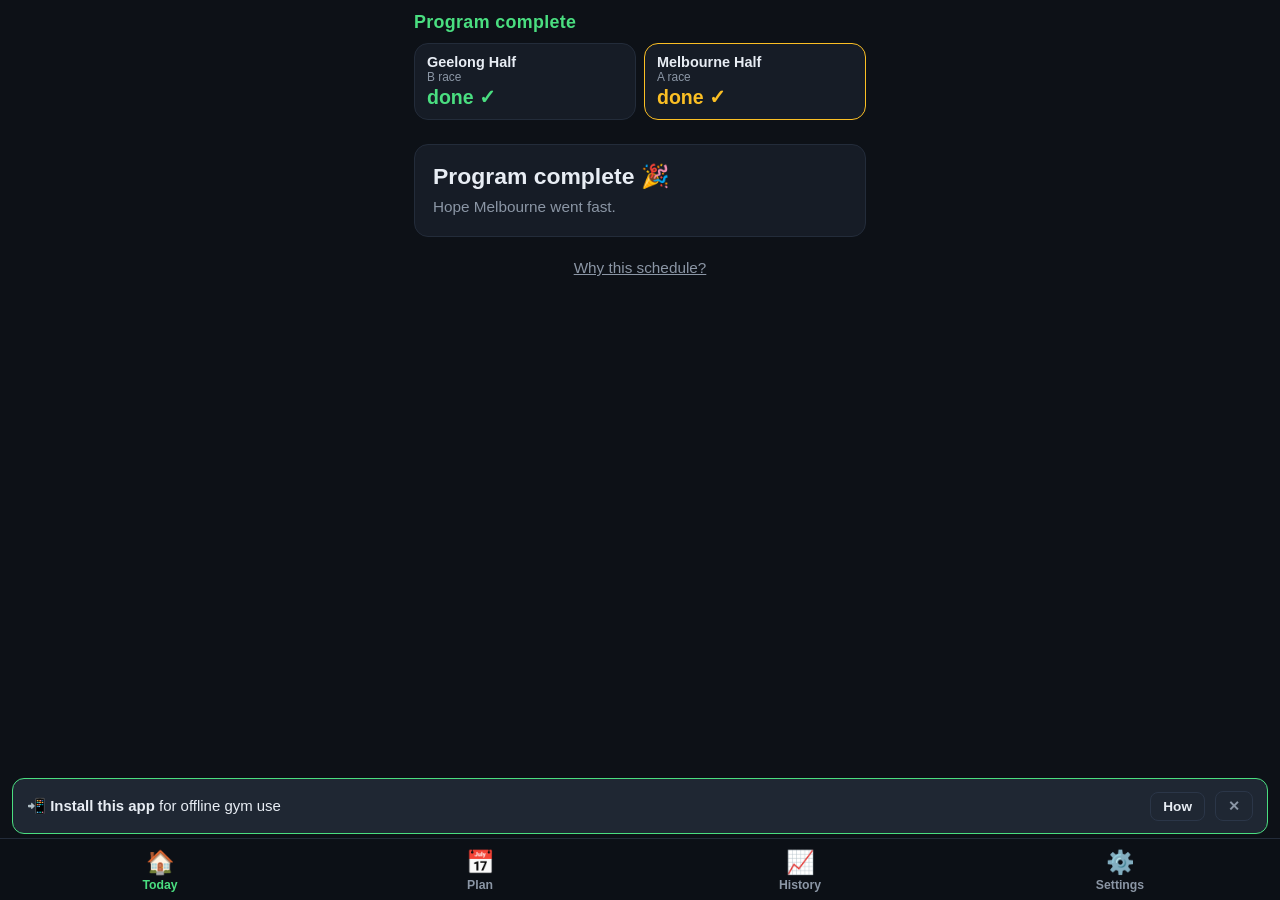
==== index.html @ b37bf018 "RunStrong — half-marathon strength support PWA Offline-first, no-build vanilla JS app: 8-week autore" ====
<!DOCTYPE html>
<html lang="en">
<head>
<meta charset="UTF-8">
<meta name="viewport" content="width=device-width, initial-scale=1, viewport-fit=cover, user-scalable=no">
<meta name="theme-color" content="#0d1117">
<meta name="apple-mobile-web-app-capable" content="yes">
<meta name="apple-mobile-web-app-status-bar-style" content="black-translucent">
<meta name="apple-mobile-web-app-title" content="RunStrong">
<title>RunStrong — Half-Marathon Strength</title>
<link rel="manifest" href="manifest.json">
<link rel="apple-touch-icon" href="icons/icon-192.png">
<link rel="icon" href="icons/icon-192.png">
<link rel="stylesheet" href="css/styles.css">
</head>
<body>
<div id="app"></div>
<div id="modal" class="modal" onclick="if(event.target===this)closeModal()"></div>
<div id="flash" class="flash"><div>REST DONE — GO 💪</div></div>
<script src="js/program.js"></script>
<script src="js/app.js"></script>
</body>
</html>
---- css/styles.css ----
/* RunStrong — dark, gym-friendly, thumb-first */
* { margin: 0; padding: 0; box-sizing: border-box; -webkit-tap-highlight-color: transparent; }
:root {
  --bg: #0d1117; --bg2: #161c26; --bg3: #1f2733;
  --fg: #e8edf4; --dim: #8b96a5;
  --acc: #4ade80; --acc-d: #16843f;
  --run: #60a5fa; --gold: #fbbf24; --red: #f87171; --warn: #fb923c;
  --radius: 14px;
}
html { font-size: 17px; }
body {
  background: var(--bg); color: var(--fg);
  font-family: -apple-system, BlinkMacSystemFont, 'Segoe UI', Roboto, sans-serif;
  min-height: 100vh; overscroll-behavior: none;
  padding-bottom: calc(76px + env(safe-area-inset-bottom));
  user-select: none; -webkit-user-select: none;
}
input, textarea { user-select: text; -webkit-user-select: text; }
main { padding: 14px; max-width: 480px; margin: 0 auto; }
button { font: inherit; color: inherit; background: none; border: none; cursor: pointer; }

/* top */
.top { padding: calc(12px + env(safe-area-inset-top)) 14px 10px; max-width: 480px; margin: 0 auto; }
.top.slim { display: flex; align-items: center; gap: 10px; }
.phase { font-size: 1.05rem; font-weight: 700; color: var(--acc); letter-spacing: .02em; }
.backbtn { font-size: 1.8rem; padding: 4px 14px 8px 6px; color: var(--dim); }

.races { display: flex; gap: 8px; margin-top: 10px; }
.race { flex: 1; background: var(--bg2); border-radius: var(--radius); padding: 10px 12px; border: 1px solid #232c3a; }
.race.arace { border-color: var(--gold); }
.race-name { font-weight: 700; font-size: .85rem; }
.race-tag { font-size: .7rem; color: var(--dim); }
.race-count { font-size: 1.15rem; font-weight: 800; color: var(--acc); margin-top: 2px; }
.race.arace .race-count { color: var(--gold); }

/* cards */
.card { background: var(--bg2); border-radius: var(--radius); padding: 18px; margin-bottom: 14px; border: 1px solid #232c3a; }
.card.action { border-color: var(--acc-d); }
.card.run { border-color: var(--run); }
.card.gold { border-color: var(--gold); }
.card-kicker { font-size: .75rem; text-transform: uppercase; letter-spacing: .1em; color: var(--acc); font-weight: 700; margin-bottom: 6px; }
.card.run .card-kicker { color: var(--run); }
.card.gold .card-kicker { color: var(--gold); }
.card-title { font-size: 1.35rem; font-weight: 800; }
.card-sub { color: var(--dim); margin-top: 6px; font-size: .9rem; line-height: 1.45; }
.dim { color: var(--dim); }
.pr { padding: 4px 0; font-weight: 600; }

/* buttons */
.btn { display: block; width: 100%; background: var(--bg3); border: 1px solid #2b3648; border-radius: var(--radius); padding: 14px; font-weight: 700; font-size: 1rem; margin-top: 12px; text-align: center; }
.btn.primary { background: var(--acc-d); border-color: var(--acc); }
.btn.warn { background: #7c3a12; border-color: var(--warn); }
.btn.danger { background: #7c1d1d; border-color: var(--red); }
.btn.big { padding: 17px; font-size: 1.1rem; }
.btn:disabled { opacity: .4; }
.linkbtn { display: block; margin: 14px auto 4px; color: var(--dim); text-decoration: underline; font-size: .9rem; padding: 8px; }
.mini { background: var(--bg3); border: 1px solid #2b3648; border-radius: 8px; padding: 6px 12px; font-size: .8rem; font-weight: 600; }
.mini.swap { color: var(--acc); margin-top: 8px; }

/* up next */
.section-label { font-size: .75rem; text-transform: uppercase; letter-spacing: .1em; color: var(--dim); font-weight: 700; margin: 18px 0 8px; }
.upnext-row { display: flex; gap: 10px; padding: 9px 4px; border-bottom: 1px solid #1c2430; font-size: .92rem; }
.upnext-date { color: var(--dim); min-width: 110px; }
.upnext-title.run { color: var(--run); }

/* tab bar */
.tabbar { position: fixed; bottom: 0; left: 0; right: 0; display: flex; background: rgba(13,17,23,.96); backdrop-filter: blur(10px); border-top: 1px solid #232c3a; padding-bottom: env(safe-area-inset-bottom); z-index: 20; }
.tabbar button { flex: 1; padding: 10px 0 8px; font-size: .72rem; font-weight: 600; color: var(--dim); display: flex; flex-direction: column; gap: 2px; align-items: center; }
.tabbar button span { font-size: 1.35rem; }
.tabbar button.active { color: var(--acc); }

/* session */
.prog-wrap { flex: 1; }
.prog { height: 8px; background: var(--bg3); border-radius: 4px; overflow: hidden; }
.prog-fill { height: 100%; background: var(--acc); transition: width .3s; }
.prog-txt { font-size: .78rem; color: var(--dim); margin-top: 4px; }
.ex-head h1 { font-size: 1.55rem; font-weight: 800; margin: 4px 0; }
.perside { font-size: .85rem; color: var(--dim); font-weight: 500; }
.ex-count { font-size: .75rem; text-transform: uppercase; letter-spacing: .1em; color: var(--dim); font-weight: 700; }
.ex-rx { font-size: 1.05rem; font-weight: 600; color: var(--acc); }
.ex-presc { margin-top: 6px; font-size: 1rem; }
.ex-presc b { color: var(--gold); font-size: 1.15rem; }
.ex-reason { font-size: .82rem; margin-top: 2px; }
.ex-last { margin-top: 8px; font-size: .9rem; background: var(--bg2); border-radius: 10px; padding: 9px 12px; }
.ex-cue { margin-top: 8px; font-size: .85rem; color: var(--dim); font-style: italic; }

.sets { margin: 14px 0 4px; }
.setrow { display: flex; align-items: center; gap: 10px; padding: 9px 12px; background: var(--bg2); border-radius: 10px; margin-bottom: 6px; font-size: .95rem; }
.setrow.done { border: 1px solid var(--acc-d); }
.setrow.pending { opacity: .55; }
.setrow .setnum { font-weight: 800; color: var(--acc); min-width: 20px; }
.setrow .mini { margin-left: auto; }
.setnote { margin-left: 4px; }
.allset { text-align: center; padding: 18px; color: var(--acc); font-weight: 700; font-size: 1.1rem; }

.curset { background: var(--bg2); border: 1px solid var(--acc-d); border-radius: var(--radius); padding: 16px; margin-top: 10px; }
.curset-head { font-weight: 800; font-size: 1.05rem; margin-bottom: 10px; color: var(--acc); }
.stepper { margin-bottom: 14px; }
.stepper-lbl { font-size: .8rem; color: var(--dim); font-weight: 600; margin-bottom: 6px; }
.stepper-row { display: flex; align-items: center; gap: 12px; }
.stepbtn { width: 64px; height: 58px; background: var(--bg3); border: 1px solid #2b3648; border-radius: 12px; font-size: 1.9rem; font-weight: 700; flex-shrink: 0; }
.stepbtn:active { background: var(--acc-d); }
.stepval { flex: 1; text-align: center; font-size: 2rem; font-weight: 800; font-variant-numeric: tabular-nums; }
.rpes { display: flex; gap: 5px; flex-wrap: wrap; }
.rpe { flex: 1; min-width: 46px; padding: 12px 0; background: var(--bg3); border: 1px solid #2b3648; border-radius: 10px; font-weight: 700; font-size: .95rem; }
.rpe.sel { background: var(--acc-d); border-color: var(--acc); }
.notefield { width: 100%; background: var(--bg3); border: 1px solid #2b3648; border-radius: 10px; padding: 12px; color: var(--fg); font-size: .9rem; margin-bottom: 4px; }
.ex-nav { display: flex; gap: 10px; }
.ex-nav .btn { margin-top: 14px; }

/* rest bar */
.restbar { position: fixed; left: 0; right: 0; bottom: 0; background: var(--bg3); border-top: 2px solid var(--acc); padding: 0 0 env(safe-area-inset-bottom); transform: translateY(110%); transition: transform .25s; z-index: 30; }
.restbar.show { transform: translateY(0); }
.restbar-fill { position: absolute; top: 0; left: 0; height: 100%; background: rgba(74,222,128,.12); transition: width .25s linear; }
.restbar-txt { position: relative; display: flex; align-items: center; gap: 14px; padding: 16px; justify-content: space-between; }
.restbar-txt b { font-size: 1.7rem; font-variant-numeric: tabular-nums; color: var(--acc); }
.restbar-txt .dim { font-size: .75rem; }

/* flash */
.flash { position: fixed; inset: 0; background: var(--acc); color: #04250f; display: flex; align-items: center; justify-content: center; font-size: 1.7rem; font-weight: 900; z-index: 100; opacity: 0; pointer-events: none; transition: opacity .15s; }
.flash.on { opacity: 1; animation: pulse .45s 3; }
@keyframes pulse { 50% { opacity: .55; } }

/* modal */
.modal { position: fixed; inset: 0; background: rgba(0,0,0,.6); display: none; z-index: 50; align-items: flex-end; }
.modal.open { display: flex; }
.sheet { background: var(--bg2); border-radius: 20px 20px 0 0; padding: 22px 18px calc(22px + env(safe-area-inset-bottom)); width: 100%; max-width: 480px; margin: 0 auto; max-height: 85vh; overflow-y: auto; }
.sheet h2 { font-size: 1.25rem; margin-bottom: 14px; }
.ready-q { margin-bottom: 18px; font-weight: 600; }
.scale { display: flex; gap: 6px; margin-top: 8px; }
.scale button { flex: 1; padding: 16px 0; background: var(--bg3); border: 1px solid #2b3648; border-radius: 10px; font-weight: 800; font-size: 1.1rem; }
.scale button.sel { background: var(--acc-d); border-color: var(--acc); }
.scale-lbl { display: flex; justify-content: space-between; font-size: .72rem; color: var(--dim); margin-top: 4px; font-weight: 400; }
.notice { background: #3a2a12; border: 1px solid var(--warn); border-radius: 10px; padding: 12px; margin-top: 12px; font-size: .9rem; }
.swapopt { margin-top: 10px; }
.why { line-height: 1.55; font-size: .95rem; }
.steps { padding-left: 22px; line-height: 1.9; }
.kbd { background: var(--bg3); border-radius: 4px; padding: 1px 6px; }

/* schedule */
.wk { background: var(--bg2); border-radius: var(--radius); border: 1px solid #232c3a; margin-bottom: 12px; overflow: hidden; }
.wk.cur { border-color: var(--acc); }
.wk-head { display: flex; justify-content: space-between; padding: 11px 14px; background: var(--bg3); font-size: .9rem; }
.wk-head span { color: var(--dim); }
.wk.cur .wk-head b { color: var(--acc); }
.wk-day { display: flex; align-items: center; gap: 9px; padding: 8px 14px; border-top: 1px solid #1c2430; font-size: .88rem; }
.wk-day.today { background: rgba(74,222,128,.07); }
.wk-day.run .wk-title { color: var(--run); }
.wk-day.race .wk-title { color: var(--gold); font-weight: 700; }
.wk-date { color: var(--dim); min-width: 96px; font-size: .8rem; }
.wk-day .mini { margin-left: auto; }
.done-tick { color: var(--acc); }

/* summary */
.statgrid { display: flex; gap: 10px; margin-bottom: 14px; }
.stat { flex: 1; background: var(--bg2); border-radius: var(--radius); padding: 14px 8px; text-align: center; border: 1px solid #232c3a; }
.stat-v { font-size: 1.5rem; font-weight: 800; color: var(--acc); }
.stat-l { font-size: .72rem; color: var(--dim); margin-top: 3px; }
.sumrow { background: var(--bg2); border-radius: 10px; padding: 11px 14px; margin-bottom: 8px; font-size: .9rem; }
.sumrow b { display: block; margin-bottom: 3px; }
.sumrow span { color: var(--dim); }
.notesum { margin-top: 5px; font-size: .82rem; color: var(--warn); }

/* history */
.volchart { display: flex; gap: 7px; align-items: flex-end; height: 130px; background: var(--bg2); border-radius: var(--radius); padding: 14px 12px 8px; border: 1px solid #232c3a; }
.volcol { flex: 1; display: flex; flex-direction: column; justify-content: flex-end; align-items: center; height: 100%; gap: 3px; }
.volbar { width: 100%; background: var(--acc-d); border-radius: 4px 4px 0 0; min-height: 2px; }
.voln { font-size: .62rem; color: var(--dim); }
.voll { font-size: .68rem; color: var(--dim); font-weight: 700; }
.exlist-row { display: flex; gap: 10px; align-items: center; background: var(--bg2); border-radius: 10px; padding: 13px 14px; margin-bottom: 8px; font-weight: 600; font-size: .95rem; }
.exlist-row .dim { margin-left: auto; font-weight: 400; font-size: .78rem; }
.chartwrap { background: var(--bg2); border-radius: var(--radius); border: 1px solid #232c3a; padding: 8px; margin-bottom: 14px; }
.chartwrap svg { width: 100%; height: auto; }
.ln1 { fill: none; stroke: var(--acc); stroke-width: 2.5; }
.ln2 { fill: none; stroke: var(--gold); stroke-width: 2; stroke-dasharray: 4 3; }
.dt1 { fill: var(--acc); } .dt2 { fill: var(--gold); }
.ch-lbl { fill: var(--dim); font-size: 10px; }
.ch-ax { fill: var(--dim); font-size: 9px; }

/* settings */
.set-row { display: flex; align-items: center; justify-content: space-between; background: var(--bg2); border-radius: 10px; padding: 13px 14px; margin-bottom: 8px; font-weight: 600; }
.set-row select { background: var(--bg3); color: var(--fg); border: 1px solid #2b3648; border-radius: 8px; padding: 8px 10px; font-size: .95rem; }
.toggle { background: var(--bg3); border: 1px solid #2b3648; border-radius: 20px; padding: 7px 16px; font-weight: 800; font-size: .8rem; color: var(--dim); }
.toggle.on { background: var(--acc-d); border-color: var(--acc); color: var(--fg); }

/* install banner */
.install { position: fixed; bottom: calc(66px + env(safe-area-inset-bottom)); left: 12px; right: 12px; background: var(--bg3); border: 1px solid var(--acc); border-radius: 12px; padding: 12px 14px; display: flex; align-items: center; gap: 10px; z-index: 25; font-size: .88rem; }
.install div { flex: 1; }
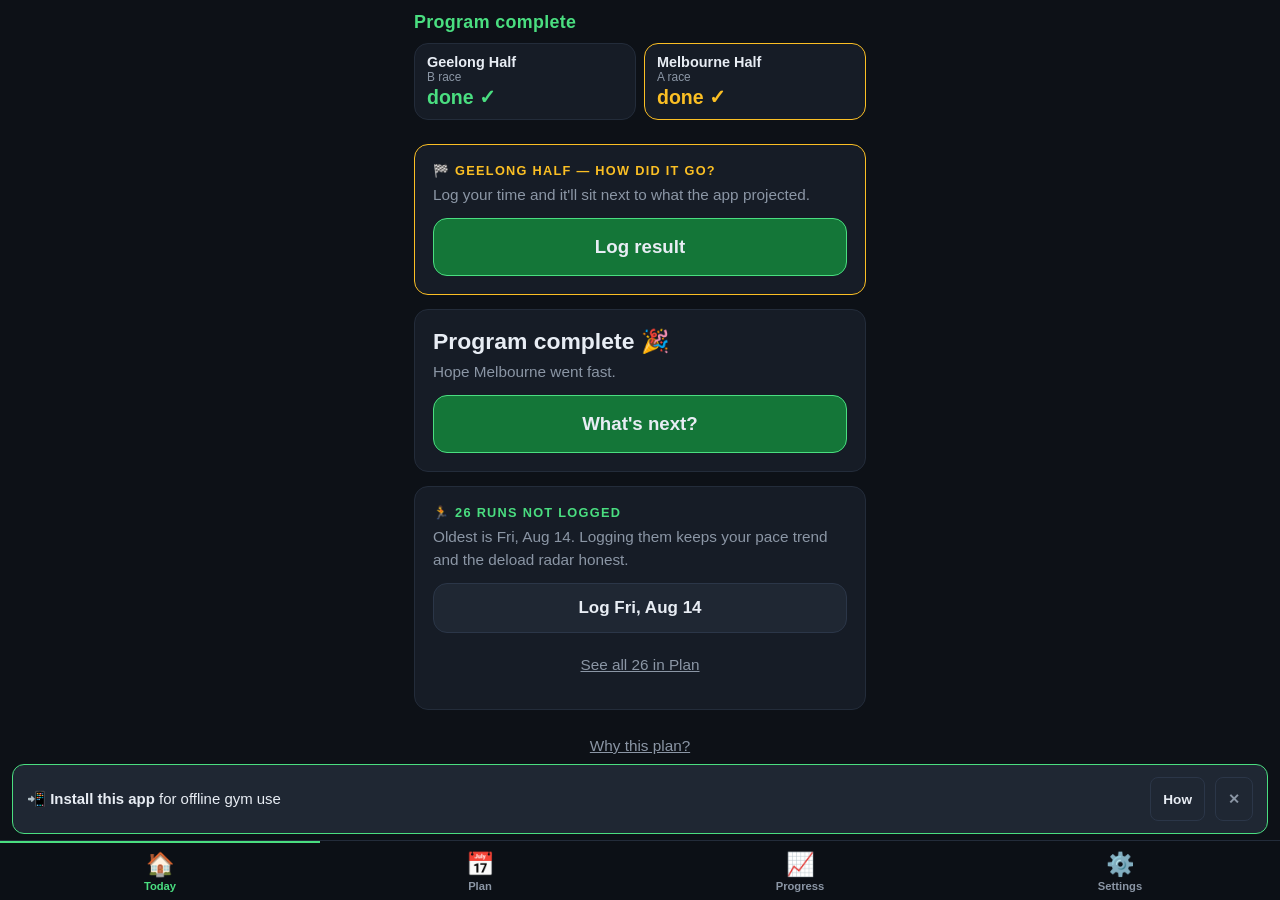
==== commit 3d3fd8ea: "v23: UX review fixes — launch path, session layout, back button, a11y Full findings in UX_REVIEW.md." ====
--- a/index.html
+++ b/index.html
@@ -15,8 +15,9 @@
 </head>
 <body>
 <div id="app"></div>
-<div id="modal" class="modal" onclick="if(event.target===this)closeModal()"></div>
-<div id="flash" class="flash"><div>REST DONE — GO 💪</div></div>
+<div id="modal" class="modal" role="dialog" aria-modal="true" aria-label="Dialog" onclick="if(event.target===this)closeModal()"></div>
+<div id="flash" class="flash" aria-hidden="true"><div>REST DONE — GO 💪</div></div>
+<div id="live" class="sr-only" role="status" aria-live="polite"></div>
 <script src="js/program.js"></script>
 <script src="js/app.js"></script>
 </body>
--- a/css/styles.css
+++ b/css/styles.css
@@ -1,9 +1,12 @@
 /* RunStrong — dark, gym-friendly, thumb-first */
 * { margin: 0; padding: 0; box-sizing: border-box; -webkit-tap-highlight-color: transparent; }
+button, .slot, .setrow { touch-action: manipulation; }  /* stops double-tap zoom nudging the page mid-workout */
 :root {
   --bg: #0d1117; --bg2: #161c26; --bg3: #1f2733;
   --fg: #e8edf4; --dim: #8b96a5;
-  --acc: #4ade80; --acc-d: #16843f;
+  /* --acc-d is the primary-button fill. #16843f put --fg on it at 4.05:1, just
+     under WCAG AA for the 17px bold label; #147638 lifts it clear of 4.5:1. */
+  --acc: #4ade80; --acc-d: #147638;
   --run: #60a5fa; --gold: #fbbf24; --red: #f87171; --warn: #fb923c;
   --radius: 14px;
 }
@@ -23,7 +26,8 @@
 .top { padding: calc(12px + env(safe-area-inset-top)) 14px 10px; max-width: 480px; margin: 0 auto; }
 .top.slim { display: flex; align-items: center; gap: 10px; }
 .phase { font-size: 1.05rem; font-weight: 700; color: var(--acc); letter-spacing: .02em; }
-.backbtn { font-size: 1.8rem; padding: 4px 14px 8px 6px; color: var(--dim); }
+/* mid-workout this is the ONLY way out of a session — it gets a real target */
+.backbtn { font-size: 1.8rem; padding: 4px 14px 8px 12px; color: var(--dim); min-width: 48px; min-height: 44px; text-align: left; }
 
 .races { display: flex; gap: 8px; margin-top: 10px; }
 .race { flex: 1; background: var(--bg2); border-radius: var(--radius); padding: 10px 12px; border: 1px solid #232c3a; }
@@ -52,10 +56,17 @@
 .btn.warn { background: #7c3a12; border-color: var(--warn); }
 .btn.danger { background: #7c1d1d; border-color: var(--red); }
 .btn.big { padding: 17px; font-size: 1.1rem; }
+.btn.small { padding: 11px; font-size: .92rem; }
 .btn:disabled { opacity: .4; }
-.linkbtn { display: block; margin: 14px auto 4px; color: var(--dim); text-decoration: underline; font-size: .9rem; padding: 8px; }
-.mini { background: var(--bg3); border: 1px solid #2b3648; border-radius: 8px; padding: 6px 12px; font-size: .8rem; font-weight: 600; }
+/* Touch targets: 44px minimum everywhere, because half of these get tapped
+   mid-workout with sweaty hands and the phone on the floor. linkbtn and mini
+   look secondary but are still real buttons — they get the height too. */
+.linkbtn { display: block; margin: 10px auto 4px; color: var(--dim); text-decoration: underline; font-size: .9rem; padding: 12px 14px; min-height: 44px; }
+.mini { display: inline-flex; align-items: center; justify-content: center; background: var(--bg3); border: 1px solid #2b3648; border-radius: 8px; padding: 6px 12px; font-size: .8rem; font-weight: 600; min-height: 44px; }
 .mini.swap { color: var(--acc); margin-top: 8px; }
+
+/* small print — used throughout for secondary lines under a control */
+.small { font-size: .82rem; line-height: 1.45; }
 
 /* up next */
 .section-label { font-size: .75rem; text-transform: uppercase; letter-spacing: .1em; color: var(--dim); font-weight: 700; margin: 18px 0 8px; }
@@ -63,11 +74,22 @@
 .upnext-date { color: var(--dim); min-width: 110px; }
 .upnext-title.run { color: var(--run); }
 
+/* segmented control (Progress tab: Log | Insights) */
+.seg { display: flex; gap: 4px; background: var(--bg2); border: 1px solid #232c3a; border-radius: 12px; padding: 4px; margin-bottom: 4px; }
+.seg-btn { flex: 1; min-height: 44px; border-radius: 9px; font-size: .95rem; font-weight: 700; color: var(--dim); }
+.seg-btn.sel { background: var(--bg3); color: var(--acc); box-shadow: inset 0 0 0 1px var(--acc-d); }
+
+/* keyboard focus — invisible to touch users, essential for anyone on a keyboard */
+:focus-visible { outline: 2px solid var(--acc); outline-offset: 2px; }
+/* off-screen live region: announces rest-done etc. without showing anything */
+.sr-only { position: absolute; width: 1px; height: 1px; padding: 0; margin: -1px; overflow: hidden; clip: rect(0 0 0 0); white-space: nowrap; border: 0; }
+
 /* tab bar */
 .tabbar { position: fixed; bottom: 0; left: 0; right: 0; display: flex; background: rgba(13,17,23,.96); backdrop-filter: blur(10px); border-top: 1px solid #232c3a; padding-bottom: env(safe-area-inset-bottom); z-index: 20; }
 .tabbar button { flex: 1; padding: 10px 0 8px; font-size: .72rem; font-weight: 600; color: var(--dim); display: flex; flex-direction: column; gap: 2px; align-items: center; }
 .tabbar button span { font-size: 1.35rem; }
-.tabbar button.active { color: var(--acc); }
+/* active tab was colour-only; the inset rule carries it without relying on hue */
+.tabbar button.active { color: var(--acc); box-shadow: inset 0 2px 0 var(--acc); }
 
 /* session */
 .prog-wrap { flex: 1; }
@@ -77,12 +99,56 @@
 .ex-head h1 { font-size: 1.55rem; font-weight: 800; margin: 4px 0; }
 .perside { font-size: .85rem; color: var(--dim); font-weight: 500; }
 .ex-count { font-size: .75rem; text-transform: uppercase; letter-spacing: .1em; color: var(--dim); font-weight: 700; }
-.ex-rx { font-size: 1.05rem; font-weight: 600; color: var(--acc); }
-.ex-presc { margin-top: 6px; font-size: 1rem; }
-.ex-presc b { color: var(--gold); font-size: 1.15rem; }
-.ex-reason { font-size: .82rem; margin-top: 2px; }
-.ex-last { margin-top: 8px; font-size: .9rem; background: var(--bg2); border-radius: 10px; padding: 9px 12px; }
+.ex-rx { font-size: .85rem; font-weight: 600; color: var(--acc); }   /* sets + rest only — the hero owns load, reps and RPE */
+/* the working set, as one number you can read from the floor */
+.ex-hero { display: flex; align-items: baseline; gap: 9px; margin-top: 10px; flex-wrap: wrap; }
+.hero-num { font-size: 2.9rem; font-weight: 900; color: var(--gold); line-height: 1; font-variant-numeric: tabular-nums; }
+.hero-num.none { color: var(--dim); }
+.hero-suffix { font-size: .95rem; color: var(--fg); font-weight: 600; }
+.hero-chip { margin-left: auto; font-size: .75rem; font-weight: 700; border-radius: 999px; padding: 4px 10px; white-space: nowrap; }
+.hero-chip.up { color: var(--acc); background: rgba(74,222,128,.12); border: 1px solid var(--acc-d); }
+.hero-chip.down { color: var(--warn); background: rgba(251,146,60,.12); border: 1px solid var(--warn); }
+.hero-chip.same { color: var(--dim); background: var(--bg3); border: 1px solid #2b3648; }
+.ex-reason { font-size: .82rem; margin-top: 4px; }
+
+/* warm-up ramp: rungs, not a sentence. Tapping one is optional. */
+.ex-ramp { margin-top: 12px; }
+.ramp-kicker { font-size: .7rem; text-transform: uppercase; letter-spacing: .1em; color: var(--gold); font-weight: 800; margin-bottom: 6px; }
+.ramp-pills { display: flex; gap: 7px; flex-wrap: wrap; }
+.ramp-pill { min-height: 44px; padding: 10px 15px; border-radius: 999px; border: 1px solid #2b3648; background: var(--bg3); color: var(--fg); font-size: .95rem; font-weight: 700; font-variant-numeric: tabular-nums; }
+.ramp-pill.done { color: var(--dim); text-decoration: line-through; background: rgba(74,222,128,.08); border-color: var(--acc-d); }
+.ramp-note { font-size: .85rem; color: var(--gold); margin-top: 4px; }
+.ex-warn { font-size: .82rem; margin-top: 6px; color: var(--warn); line-height: 1.45; }
+/* reference block, below the action panel — see the comment in vSession */
+.ex-ref { margin-top: 14px; padding-top: 12px; border-top: 1px solid #232c3a; }
+.ex-last { margin-top: 10px; font-size: .85rem; color: var(--fg); }
 .ex-cue { margin-top: 8px; font-size: .85rem; color: var(--dim); font-style: italic; }
+
+/* readiness guidance */
+.guide { border-radius: 12px; padding: 13px 15px; margin-top: 12px; font-size: .92rem; line-height: 1.5; font-weight: 600; }
+.guide.green { background: rgba(74,222,128,.12); border: 1px solid var(--acc); }
+.guide.amber { background: rgba(251,146,60,.12); border: 1px solid var(--warn); }
+.guide.red { background: rgba(248,113,113,.12); border: 1px solid var(--red); }
+.guide-why { font-weight: 400; font-size: .8rem; color: var(--dim); margin-top: 6px; }
+/* stretch flow */
+.stretch-count { font-size: 4.5rem; font-weight: 900; color: var(--acc); font-variant-numeric: tabular-nums; margin: 18px 0 6px; }
+.stretch-count.ready { color: var(--warn); }   /* setup countdown reads differently from a live hold */
+.st-kicker { font-size: .78rem; font-weight: 800; letter-spacing: .12em; color: var(--acc); }
+.st-kicker.ready { color: var(--warn); }
+/* pill label (stretch side indicator) */
+.badge { display: inline-block; font-size: .8rem; font-weight: 700; background: var(--bg3); border: 1px solid #2b3648; border-radius: 999px; padding: 5px 14px; color: var(--fg); }
+.badge.mid { color: var(--acc); border-color: var(--acc-d); }
+.stretch-instr { font-size: 1.05rem; line-height: 1.65; color: var(--fg); max-width: 340px; margin: 0 auto; }
+/* weekly summary */
+.wksum-row { font-size: 1rem; background: var(--bg3); border-radius: 10px; padding: 10px 13px; margin-bottom: 6px; }
+.wksum-block, .wksum-sec { margin-top: 12px; }
+.wksum-h { font-size: .72rem; text-transform: uppercase; letter-spacing: .1em; color: var(--dim); font-weight: 800; margin-bottom: 4px; }
+.wksum-li { font-size: .92rem; padding: 2px 0; }
+
+.ex-why { margin-top: 8px; border: 1px solid #232c3a; border-radius: 10px; padding: 11px 12px; min-height: 44px; cursor: pointer; touch-action: manipulation; }
+.ex-why-t { font-size: .8rem; font-weight: 700; color: var(--run); }
+.ex-why.open { border-color: var(--run); }
+.ex-why-body { margin-top: 6px; font-size: .88rem; line-height: 1.5; color: var(--fg); }
 
 .sets { margin: 14px 0 4px; }
 .setrow { display: flex; align-items: center; gap: 10px; padding: 9px 12px; background: var(--bg2); border-radius: 10px; margin-bottom: 6px; font-size: .95rem; }
@@ -100,19 +166,59 @@
 .stepper-row { display: flex; align-items: center; gap: 12px; }
 .stepbtn { width: 64px; height: 58px; background: var(--bg3); border: 1px solid #2b3648; border-radius: 12px; font-size: 1.9rem; font-weight: 700; flex-shrink: 0; }
 .stepbtn:active { background: var(--acc-d); }
-.stepval { flex: 1; text-align: center; font-size: 2rem; font-weight: 800; font-variant-numeric: tabular-nums; }
+/* the number is tappable (tap-to-type) — it has to LOOK like a field, or the
+   only discoverable way to reach 40 kg from 0 is 40 taps on the + button */
+.stepval { flex: 1; text-align: center; font-size: 2rem; font-weight: 800; font-variant-numeric: tabular-nums; border: 1px dashed #2b3648; border-radius: 10px; padding: 6px 4px;
+  /* it's a tap target now, so it matches the stepper buttons' height */
+  min-height: 58px; display: flex; align-items: center; justify-content: center; }
+.stepval.unset { font-size: 1.05rem; font-weight: 700; color: var(--acc); border-color: var(--acc-d); }
 .rpes { display: flex; gap: 5px; flex-wrap: wrap; }
 .rpe { flex: 1; min-width: 46px; padding: 12px 0; background: var(--bg3); border: 1px solid #2b3648; border-radius: 10px; font-weight: 700; font-size: .95rem; }
 .rpe.sel { background: var(--acc-d); border-color: var(--acc); }
-.notefield { width: 100%; background: var(--bg3); border: 1px solid #2b3648; border-radius: 10px; padding: 12px; color: var(--fg); font-size: .9rem; margin-bottom: 4px; }
+/* "you forgot the RPE" nudge — replaces a blocking alert() mid-set */
+.rpes.nudge .rpe { border-color: var(--warn); animation: nudge .5s 2; }
+@keyframes nudge { 50% { background: rgba(251,146,60,.22); } }
+.notefield { width: 100%; min-height: 44px; background: var(--bg3); border: 1px solid #2b3648; border-radius: 10px; padding: 12px; color: var(--fg); font-size: .9rem; margin-bottom: 4px; }
+/* Short screens (iPhone SE and friends): tighten the working panel so the Log
+   button clears the fold. Touch targets stay at or above 44px — the padding
+   goes, the hit areas don't. */
+@media (max-height: 700px) {
+  .curset { padding: 12px; }
+  .curset-head { margin-bottom: 6px; font-size: .95rem; }
+  .stepper { margin-bottom: 9px; }
+  .stepbtn { height: 48px; width: 58px; font-size: 1.6rem; }
+  .stepval { min-height: 48px; font-size: 1.7rem; }
+  .rpe { padding: 11px 0; }
+  .ex-hero { margin-top: 6px; }
+  .hero-num { font-size: 2.3rem; }
+  .ex-head h1 { font-size: 1.35rem; }
+}
 .ex-nav { display: flex; gap: 10px; }
 .ex-nav .btn { margin-top: 14px; }
+
+/* strava */
+.svbadge { display: inline-block; font-size: .7rem; font-weight: 800; letter-spacing: .04em; background: #fc4c02; color: #fff; border-radius: 8px; padding: 2px 7px; vertical-align: middle; text-transform: uppercase; }
+.svbadge.garmin { background: #007cc3; }
+
+/* hold timer + next-exercise hand-off */
+.holdbtn { margin: 4px 0 10px; border-color: var(--acc); }
+.holdval { text-align: center; font-size: 3rem; font-weight: 900; color: var(--acc); font-variant-numeric: tabular-nums; min-height: 0; }
+.holdval:empty { display: none; }
+.nextex { text-align: center; }
+.nextex-done { color: var(--acc); font-weight: 700; margin-bottom: 14px; }
+.nextex-kicker { font-size: .72rem; letter-spacing: .14em; color: var(--dim); font-weight: 800; }
+.nextex-name { font-size: 1.8rem; margin: 6px 0; }
+.nextex-rx { font-size: 1.1rem; color: var(--acc); font-weight: 600; }
+.nextex-rx b { color: var(--gold); }
 
 /* rest bar */
 .restbar { position: fixed; left: 0; right: 0; bottom: 0; background: var(--bg3); border-top: 2px solid var(--acc); padding: 0 0 env(safe-area-inset-bottom); transform: translateY(110%); transition: transform .25s; z-index: 30; }
 .restbar.show { transform: translateY(0); }
 .restbar-fill { position: absolute; top: 0; left: 0; height: 100%; background: rgba(74,222,128,.12); transition: width .25s linear; }
-.restbar-txt { position: relative; display: flex; align-items: center; gap: 14px; padding: 16px; justify-content: space-between; }
+.restbar-txt { position: relative; display: flex; align-items: center; gap: 12px; padding: 12px 14px; justify-content: space-between; }
+/* skip is an explicit button now — the bar surface adds time instead, so a
+   stray thumb near the bottom edge extends rest rather than cancelling it */
+.restskip { flex-shrink: 0; }
 .restbar-txt b { font-size: 1.7rem; font-variant-numeric: tabular-nums; color: var(--acc); }
 .restbar-txt .dim { font-size: .75rem; }
 
@@ -179,10 +285,71 @@
 
 /* settings */
 .set-row { display: flex; align-items: center; justify-content: space-between; background: var(--bg2); border-radius: 10px; padding: 13px 14px; margin-bottom: 8px; font-weight: 600; }
-.set-row select { background: var(--bg3); color: var(--fg); border: 1px solid #2b3648; border-radius: 8px; padding: 8px 10px; font-size: .95rem; }
-.toggle { background: var(--bg3); border: 1px solid #2b3648; border-radius: 20px; padding: 7px 16px; font-weight: 800; font-size: .8rem; color: var(--dim); }
+.set-row select { background: var(--bg3); color: var(--fg); border: 1px solid #2b3648; border-radius: 8px; padding: 12px 10px; font-size: .95rem; min-height: 44px; }
+.set-row input { background: var(--bg3); color: var(--fg); border: 1px solid #2b3648; border-radius: 8px; padding: 11px 10px; font-size: .95rem; min-height: 44px; }
+.toggle { min-width: 68px; min-height: 44px; background: var(--bg3); border: 1px solid #2b3648; border-radius: 22px; padding: 7px 16px; font-weight: 800; font-size: .8rem; color: var(--dim); }
 .toggle.on { background: var(--acc-d); border-color: var(--acc); color: var(--fg); }
+
+/* new-feature bits */
+.updatebar { position: fixed; top: calc(8px + env(safe-area-inset-top)); left: 12px; right: 12px; background: var(--acc-d); border: 1px solid var(--acc); border-radius: 12px; padding: 13px 16px; text-align: center; font-weight: 700; font-size: .9rem; z-index: 60; cursor: pointer; box-shadow: 0 4px 20px rgba(0,0,0,.5); }
+.card.deload { border-color: var(--warn); }
+.card.deload .card-kicker { color: var(--warn); }
+.card.backup { border-color: #2b3648; }
+.run-logged { margin-top: 12px; font-weight: 700; color: var(--acc); font-size: .95rem; }
+.rpe.feel { min-width: 90px; }
+.editbtn { margin-left: 8px; font-size: .72rem; }
+.editgrid-head, .editrow { display: grid; grid-template-columns: 24px 1fr 1fr 1fr 44px; gap: 8px; align-items: center; margin-bottom: 8px; }
+.editgrid-head { font-size: .72rem; color: var(--dim); font-weight: 700; text-transform: uppercase; }
+.editrow input[type=number] { width: 100%; min-height: 44px; background: var(--bg3); border: 1px solid #2b3648; border-radius: 8px; padding: 12px 8px; color: var(--fg); font-size: 1rem; text-align: center; }
+.editrow input[type=checkbox] { width: 26px; height: 26px; accent-color: var(--acc); justify-self: center; }
+.editrow span { color: var(--dim); font-weight: 700; }
+
+/* run logging + progress */
+.pace-line { background: var(--bg3); border-radius: 10px; padding: 11px 14px; margin-bottom: 14px; font-size: .95rem; color: var(--dim); }
+.pace-line b { color: var(--run); font-size: 1.1rem; }
+.splitfield { margin-bottom: 6px; }
+.volbar.runbar { background: #1d4ed8; }
+.ln-pace { fill: none; stroke: var(--run); stroke-width: 2; opacity: .65; }
 
 /* install banner */
 .install { position: fixed; bottom: calc(66px + env(safe-area-inset-bottom)); left: 12px; right: 12px; background: var(--bg3); border: 1px solid var(--acc); border-radius: 12px; padding: 12px 14px; display: flex; align-items: center; gap: 10px; z-index: 25; font-size: .88rem; }
 .install div { flex: 1; }
+
+/* ===== v13: tap-to-type, race kit, maintenance, trends ===== */
+input.stepval.typeval { display: block; background: var(--bg3); border: 1px solid var(--acc-d); border-radius: 10px; color: var(--fg); padding: 4px 6px; width: 100%; min-width: 0; -moz-appearance: textfield; }
+input.stepval.typeval::-webkit-outer-spin-button, input.stepval.typeval::-webkit-inner-spin-button { -webkit-appearance: none; }
+/* the whole row is the tap target, not just the box */
+.chk-row { display: flex; align-items: center; gap: 12px; padding: 12px 2px; min-height: 44px; border-bottom: 1px solid #232c3a; font-size: .92rem; line-height: 1.45; }
+.chk-row:last-of-type { border-bottom: none; }
+.chk-row input[type="checkbox"] { width: 26px; height: 26px; accent-color: var(--acc); flex-shrink: 0; }
+.chk-row input:checked + span { color: var(--dim); text-decoration: line-through; }
+.card.racekit { border-color: var(--gold); }
+.card.racekit .card-kicker { color: var(--gold); }
+.rpe.feel { text-transform: none; }
+.card.insight { border-color: var(--acc-d); background: linear-gradient(180deg, rgba(74,222,128,.06), transparent); }
+.card.insight .card-kicker { color: var(--acc); }
+.wksum-block.insight { background: var(--bg3); border-radius: 10px; padding: 10px; }
+.tj-wrap { display: flex; flex-direction: column; gap: 7px; }
+.tj-row { display: grid; grid-template-columns: 108px 1fr 52px; align-items: center; gap: 8px; cursor: pointer; }
+.tj-name { font-size: .78rem; font-weight: 600; white-space: nowrap; overflow: hidden; text-overflow: ellipsis; }
+.tj-track { background: var(--bg3); border-radius: 6px; height: 12px; overflow: hidden; }
+.tj-bar { height: 100%; border-radius: 6px; }
+.tj-bar.up { background: var(--acc); }
+.tj-bar.down { background: var(--red); }
+.tj-pct { font-size: .78rem; font-weight: 700; text-align: right; font-variant-numeric: tabular-nums; }
+.tj-pct.up { color: var(--acc); }
+.tj-pct.down { color: var(--red); }
+.prb-h { font-size: .8rem; font-weight: 700; color: var(--dim); text-transform: uppercase; letter-spacing: .04em; margin-bottom: 6px; }
+.prb-row { display: grid; grid-template-columns: 1fr auto; gap: 2px 10px; padding: 7px 0; border-bottom: 1px solid #232c3a; }
+.prb-row:last-child { border-bottom: none; }
+.prb-name { font-size: .88rem; font-weight: 600; }
+.prb-val { font-size: .88rem; font-weight: 700; color: var(--gold); text-align: right; font-variant-numeric: tabular-nums; }
+.prb-sub { grid-column: 1 / -1; font-size: .72rem; color: var(--dim); }
+.card.explorer .card-kicker { color: var(--run); }
+.card.explorer.dim-card { opacity: .72; }
+.tabbar button { font-size: .66rem; }
+#toast { position: fixed; left: 50%; transform: translateX(-50%) translateY(20px); bottom: calc(86px + env(safe-area-inset-bottom)); background: var(--bg3); border: 1px solid var(--acc-d); color: var(--fg); border-radius: 12px; padding: 11px 16px; font-size: .86rem; line-height: 1.45; max-width: 92vw; width: max-content; z-index: 60; opacity: 0; pointer-events: none; transition: opacity .25s, transform .25s; box-shadow: 0 6px 24px rgba(0,0,0,.5); }
+#toast.show { opacity: 1; transform: translateX(-50%) translateY(0); }
+/* v14: nav stays tappable while a prompt sheet is open */
+.tabbar { z-index: 55; }
+body.has-tabbar .modal .sheet { margin-bottom: calc(60px + env(safe-area-inset-bottom)); border-radius: 20px; }
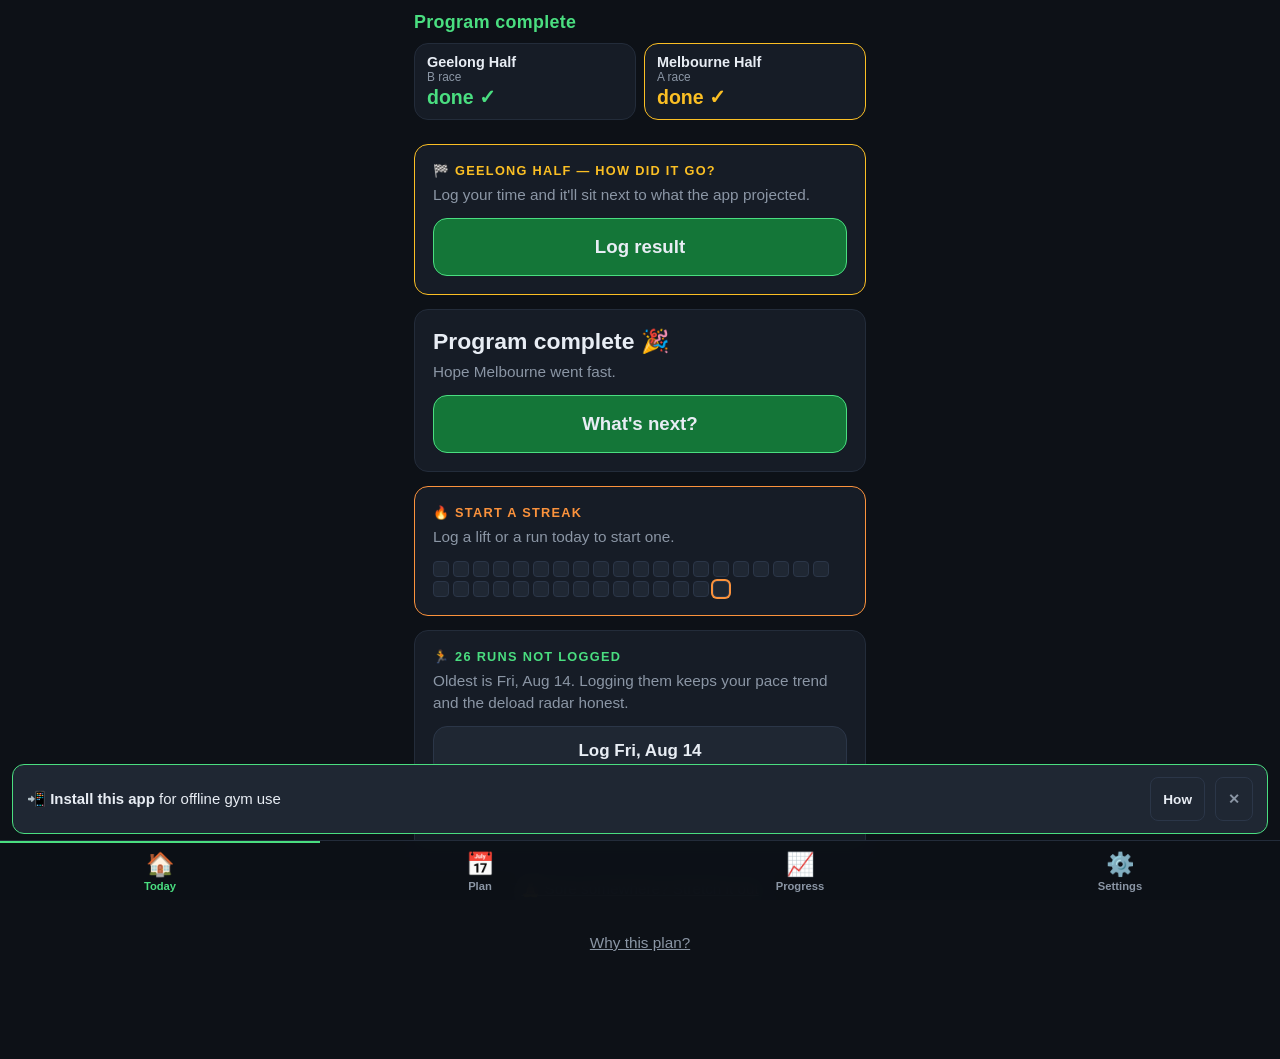
==== commit f0eb10fc: "v29: a11y fixes, race-checklist stable ids, hypertrophy retro, sore-spot patterns Accessibility and " ====
--- a/index.html
+++ b/index.html
@@ -2,7 +2,7 @@
 <html lang="en">
 <head>
 <meta charset="UTF-8">
-<meta name="viewport" content="width=device-width, initial-scale=1, viewport-fit=cover, user-scalable=no">
+<meta name="viewport" content="width=device-width, initial-scale=1, viewport-fit=cover">
 <meta name="theme-color" content="#0d1117">
 <meta name="apple-mobile-web-app-capable" content="yes">
 <meta name="apple-mobile-web-app-status-bar-style" content="black-translucent">
--- a/css/styles.css
+++ b/css/styles.css
@@ -145,7 +145,7 @@
 .wksum-h { font-size: .72rem; text-transform: uppercase; letter-spacing: .1em; color: var(--dim); font-weight: 800; margin-bottom: 4px; }
 .wksum-li { font-size: .92rem; padding: 2px 0; }
 
-.ex-why { margin-top: 8px; border: 1px solid #232c3a; border-radius: 10px; padding: 11px 12px; min-height: 44px; cursor: pointer; touch-action: manipulation; }
+.ex-why { display: block; width: 100%; text-align: left; margin-top: 8px; border: 1px solid #232c3a; border-radius: 10px; padding: 11px 12px; min-height: 44px; cursor: pointer; touch-action: manipulation; }
 .ex-why-t { font-size: .8rem; font-weight: 700; color: var(--run); }
 .ex-why.open { border-color: var(--run); }
 .ex-why-body { margin-top: 6px; font-size: .88rem; line-height: 1.5; color: var(--fg); }
@@ -216,6 +216,9 @@
 .restbar.show { transform: translateY(0); }
 .restbar-fill { position: absolute; top: 0; left: 0; height: 100%; background: rgba(74,222,128,.12); transition: width .25s linear; }
 .restbar-txt { position: relative; display: flex; align-items: center; gap: 12px; padding: 12px 14px; justify-content: space-between; }
+/* the tap-to-add-30s target is its own button, as a sibling of Skip rather
+   than a parent — a button can't legally contain another button */
+.restbar-tap { display: flex; align-items: center; gap: 12px; flex: 1; min-width: 0; }
 /* skip is an explicit button now — the bar surface adds time instead, so a
    stray thumb near the bottom edge extends rest rather than cancelling it */
 .restskip { flex-shrink: 0; }
@@ -273,7 +276,7 @@
 .volbar { width: 100%; background: var(--acc-d); border-radius: 4px 4px 0 0; min-height: 2px; }
 .voln { font-size: .62rem; color: var(--dim); }
 .voll { font-size: .68rem; color: var(--dim); font-weight: 700; }
-.exlist-row { display: flex; gap: 10px; align-items: center; background: var(--bg2); border-radius: 10px; padding: 13px 14px; margin-bottom: 8px; font-weight: 600; font-size: .95rem; }
+.exlist-row { display: flex; width: 100%; text-align: left; gap: 10px; align-items: center; background: var(--bg2); border-radius: 10px; padding: 13px 14px; margin-bottom: 8px; font-weight: 600; font-size: .95rem; }
 .exlist-row .dim { margin-left: auto; font-weight: 400; font-size: .78rem; }
 .chartwrap { background: var(--bg2); border-radius: var(--radius); border: 1px solid #232c3a; padding: 8px; margin-bottom: 14px; }
 .chartwrap svg { width: 100%; height: auto; }
@@ -352,4 +355,42 @@
 #toast.show { opacity: 1; transform: translateX(-50%) translateY(0); }
 /* v14: nav stays tappable while a prompt sheet is open */
 .tabbar { z-index: 55; }
-body.has-tabbar .modal .sheet { margin-bottom: calc(60px + env(safe-area-inset-bottom)); border-radius: 20px; }+body.has-tabbar .modal .sheet { margin-bottom: calc(60px + env(safe-area-inset-bottom)); border-radius: 20px; }
+/* ---- reduced motion ----
+   Two things in here are exactly what this setting exists to stop: .flash.on
+   pulses a full-screen overlay three times, and .rpes.nudge flashes the RPE row
+   twice. Durations collapse to ~0 rather than being removed outright, so every
+   element still arrives at its final state — the toast, the rest bar and the
+   progress fill are all shown by class, with the transition only decorating the
+   change. */
+@media (prefers-reduced-motion: reduce) {
+  *, *::before, *::after {
+    animation-duration: .01ms !important;
+    animation-iteration-count: 1 !important;
+    transition-duration: .01ms !important;
+    scroll-behavior: auto !important;
+  }
+}
+
+/* "why this helps" disclosure on the warm-up / stretch screen */
+.rt-why { margin-top: 10px; }
+.rt-why-txt { font-size: .84rem; line-height: 1.5; color: var(--dim); max-width: 34ch; margin: 6px auto 0; text-align: center; }
+
+/* ---- plate calculator ---- */
+.plates { margin-top: 8px; font-size: .92rem; font-weight: 600; font-variant-numeric: tabular-nums; }
+
+/* ---- streak / consistency heatmap ---- */
+.card.streak { border-color: var(--warn); }
+.card.streak .card-kicker { color: var(--warn); }
+.heatmap { display: flex; flex-wrap: wrap; gap: 4px; margin-top: 12px; }
+.heat-cell { width: 16px; height: 16px; border-radius: 4px; background: var(--bg3); border: 1px solid #2b3648; }
+.heat-cell.on { background: var(--acc-d); border-color: var(--acc); }
+.heat-cell.istoday { box-shadow: 0 0 0 2px var(--warn); }
+
+/* ---- in-session "how to" steps (mirrors .ex-why disclosure styling) ---- */
+.ex-steps { margin: 6px 0 0 1.2em; font-size: .9rem; line-height: 1.55; color: var(--fg); }
+.ex-steps li { margin-bottom: 4px; }
+
+/* ---- equipment-aware swap suggestions ---- */
+.swapopt.unavail { opacity: .6; }
+.swap-note { display: block; font-size: .72rem; font-weight: 500; color: var(--warn); margin-top: 3px; }
